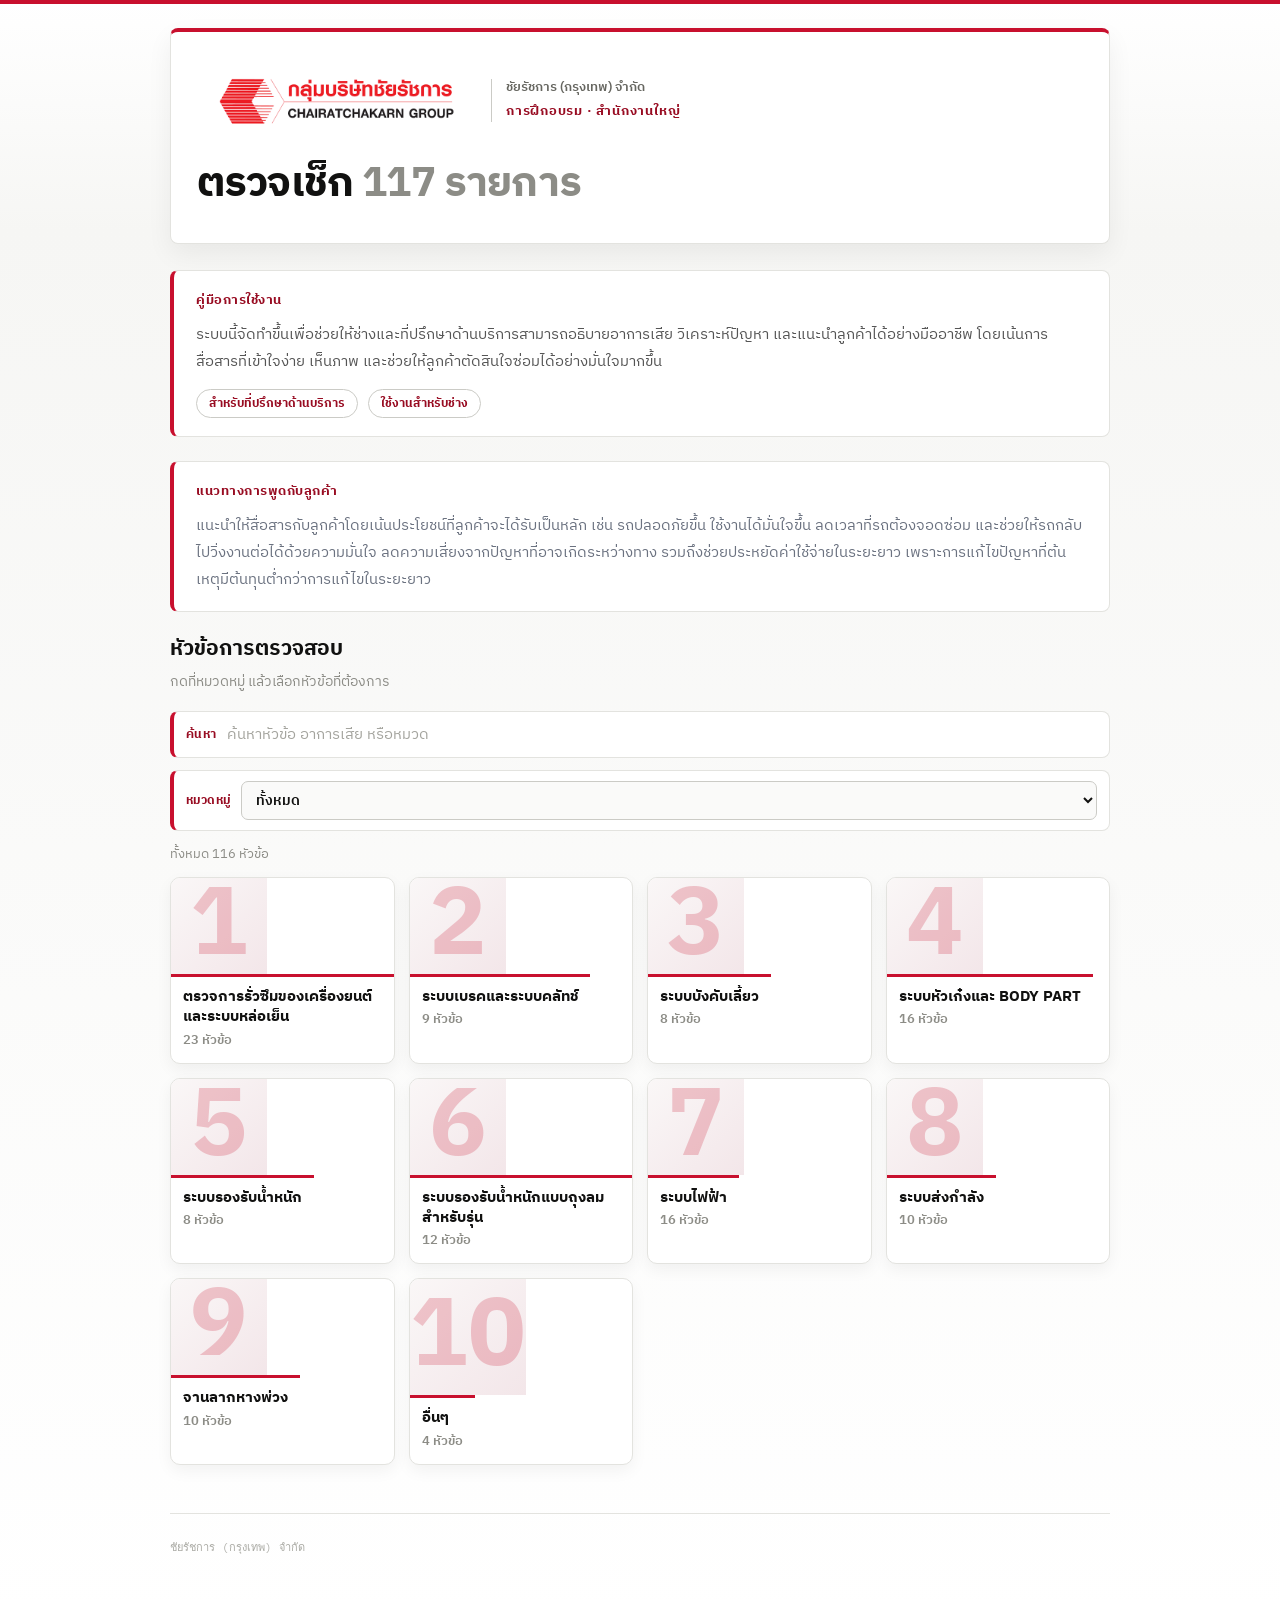
==== index.html @ d97897d5 "Rewrite topic 116 from the technician's clip Three points with frames from the clip: bag the old par" ====
<!DOCTYPE html>
<html lang="th">
<head>
<meta charset="UTF-8">
<meta name="robots" content="noindex, nofollow">
<meta name="viewport" content="width=device-width, initial-scale=1.0">
<title>ชัยรัชการ (กรุงเทพ) จำกัด - ระบบตรวจเช็ก 117 รายการ</title>
<link rel="preconnect" href="https://fonts.googleapis.com">
<link rel="preconnect" href="https://www.canva.com">
<link href="https://fonts.googleapis.com/css2?family=IBM+Plex+Sans+Thai:wght@300;400;500;600;700&family=IBM+Plex+Mono:wght@400;600&display=swap" rel="stylesheet">
<style>
  *, *::before, *::after { box-sizing: border-box; margin: 0; padding: 0; }

  :root {
    --bg: #F6F6F4;
    --surface: #FFFFFF;
    --surface2: #F2F2F0;
    --border: #E3E3DF;
    --border2: #CBCBC6;
    --text: #111110;
    --text2: #4A4A46;
    --text3: #8C8C86;
    --accent-red: #C8102E;
    --accent-red-dark: #980C22;
    --accent-red-soft: #F3E6E9;
    --accent-red-pale: #FAF7F7;
    --accent-green: #16A34A;
    --yellow: #D97706;
    --danger: #DC2626;
    --orange: #EA580C;
    --font: 'IBM Plex Sans Thai', 'IBM Plex Sans', sans-serif;
    --mono: 'IBM Plex Mono', monospace;
  }

  html { scroll-behavior: smooth; }

  body {
    background:
      linear-gradient(180deg, #FFFFFF 0, var(--bg) 230px, #FFFFFF 100%);
    color: var(--text);
    font-family: var(--font);
    min-height: 100vh;
    padding: 28px 20px 64px;
  }

  body::before {
    content: "";
    position: fixed;
    inset: 0 0 auto 0;
    height: 4px;
    background: var(--accent-red);
    z-index: 10000;
  }

  .container { max-width: 940px; margin: 0 auto; }

  /* Header */
  .header {
    margin-bottom: 26px;
    padding: 24px 26px 26px;
    background: #FFFFFF;
    border: 1px solid var(--border);
    border-top: 4px solid var(--accent-red);
    border-radius: 8px;
    box-shadow: 0 10px 26px rgba(17, 17, 16, 0.06);
  }
  .brand-logo {
    display: block;
    width: clamp(190px, 32vw, 280px);
    height: auto;
    margin: 0;
    flex: 0 0 auto;
  }
  .header-content { max-width: 620px; }
  .header-kicker {
    display: flex;
    align-items: center;
    flex-wrap: nowrap;
    gap: 14px;
    margin-bottom: 14px;
  }
  .header-meta {
    display: flex;
    flex-direction: column;
    gap: 4px;
    min-width: 0;
    padding-left: 14px;
    border-left: 1px solid var(--border2);
  }
  .header-sub {
    color: var(--accent-red-dark);
    font-size: 13px;
    letter-spacing: 0.06em;
    white-space: nowrap;
    font-weight: 700;
  }
  .header-company {
    color: #666660;
    font-size: 13px;
    font-weight: 600;
    line-height: 1.35;
    white-space: nowrap;
  }
  .header h1 {
    font-size: clamp(28px, 5vw, 42px);
    font-weight: 700;
    letter-spacing: -0.02em;
    line-height: 1.2;
    margin: 12px 0 8px;
  }
  .header h1 span { color: var(--text3); }
  .header p { color: var(--text3); font-size: 15px; }

  /* Screens */
  .screen { display: none; animation: fadeIn 0.3s ease; }
  .screen.active { display: block; }
  @keyframes fadeIn {
    from { opacity: 0; transform: translateY(10px); }
    to { opacity: 1; transform: translateY(0); }
  }

  /* Back Button */
  .btn-back {
    background: #FFFFFF;
    border: 1px solid var(--border2);
    color: var(--accent-red-dark);
    padding: 9px 15px;
    border-radius: 10px;
    cursor: pointer;
    font-size: 14px;
    font-family: var(--font);
    transition: all 0.2s;
    display: inline-flex;
    align-items: center;
    gap: 8px;
    margin-bottom: 24px;
  }
  .btn-back:hover { background: #F7F7F5; border-color: var(--accent-red); }
  .detail-toolbar {
    position: sticky;
    top: 0;
    z-index: 50;
    display: flex;
    align-items: center;
    gap: 10px;
    margin: 0 -4px 20px;
    padding: 10px 4px;
    background: rgba(255, 255, 255, 0.94);
    -webkit-backdrop-filter: blur(8px);
    backdrop-filter: blur(8px);
    border-bottom: 1px solid var(--border);
  }
  .detail-toolbar .btn-back { flex: 0 0 auto; margin-bottom: 0; }
  .detail-search {
    min-width: 0;
    flex: 1;
    height: 40px;
    padding: 0 14px;
    border: 1px solid var(--border2);
    border-radius: 10px;
    background: #FFFFFF;
    color: var(--text);
    font-family: var(--font);
    font-size: 16px;
  }
  .detail-search:focus { outline: none; border-color: var(--accent-red); box-shadow: 0 0 0 3px var(--accent-red-soft); }
  .script-box {
    margin-top: 14px;
    border: 1px solid #E3D3D6;
    border-radius: 10px;
    background: #FFFFFF;
    overflow: hidden;
  }
  .script-summary {
    display: flex;
    flex-wrap: wrap;
    align-items: center;
    gap: 10px;
    padding: 11px 14px;
    background: #FFF7F8;
    color: var(--accent-red-dark);
    cursor: pointer;
    list-style: none;
    font-size: 15px;
    font-weight: 800;
  }
  .script-summary::-webkit-details-marker { display: none; }
  .script-chevron { margin-left: auto; font-size: 18px; transition: transform 0.2s ease; }
  .script-box[open] .script-chevron { transform: rotate(90deg); }
  .urgency {
    display: inline-flex;
    align-items: center;
    gap: 6px;
    padding: 3px 10px;
    border-radius: 999px;
    font-size: 12.5px;
    font-weight: 700;
    white-space: nowrap;
  }
  .urgency::before { content: ""; width: 9px; height: 9px; border-radius: 50%; background: currentColor; }
  .urgency.now { background: #FDE8EB; color: #B40E29; }
  .urgency.soon { background: #FFF1D6; color: #A15C00; }
  .urgency.later { background: #E3F4E8; color: #17803D; }
  .script-step { padding: 12px 14px 14px; border-top: 1px solid #F0E4E6; }
  .script-step-head { display: flex; flex-wrap: wrap; align-items: center; gap: 8px; margin-bottom: 8px; }
  .script-step-no {
    display: inline-flex;
    align-items: center;
    justify-content: center;
    width: 22px;
    height: 22px;
    border-radius: 50%;
    background: var(--accent-red);
    color: #FFFFFF;
    font-size: 12px;
    font-weight: 700;
  }
  .script-step-name { color: var(--text); font-size: 14px; font-weight: 700; }
  .script-voice { display: inline-flex; margin-left: auto; border: 1px solid var(--border2); border-radius: 8px; overflow: hidden; }
  .script-voice button {
    border: 0;
    padding: 5px 12px;
    background: #FFFFFF;
    color: var(--text2);
    cursor: pointer;
    font: 600 13px var(--font);
  }
  .script-voice button.on { background: var(--accent-red); color: #FFFFFF; }
  .script-line { display: flex; gap: 10px; align-items: flex-start; margin: 7px 0; }
  .script-who {
    flex: 0 0 44px;
    padding-top: 2px;
    color: var(--accent-red-dark);
    font-size: 12px;
    font-weight: 800;
  }
  .script-line p { margin: 0; color: #2A2A28; font-size: 14.5px; line-height: 1.7; }
  .script-blank { display: inline-block; min-width: 56px; border-bottom: 1px dashed #A8A8A2; color: transparent; }
  .script-act { color: var(--text3); font-size: 13px; }
  .script-reply { margin: 8px 0; border: 1px solid var(--border); border-radius: 8px; background: #FFFFFF; }
  .script-reply summary {
    display: flex;
    align-items: center;
    gap: 10px;
    padding: 10px 12px;
    cursor: pointer;
    list-style: none;
    color: #5C5C57;
    font-size: 14px;
  }
  .script-reply summary::-webkit-details-marker { display: none; }
  .script-reply summary .script-who { padding-top: 0; color: var(--text3); }
  .script-q { flex: 1; font-style: italic; }
  .script-reply summary::after { content: "›"; color: var(--accent-red); font-size: 18px; transition: transform 0.2s ease; }
  .script-reply[open] summary::after { transform: rotate(90deg); }
  .script-reply .script-line { margin: 0; padding: 0 12px 10px; }
  .script-legend {
    display: flex;
    flex-wrap: wrap;
    align-items: center;
    gap: 8px;
    padding: 10px 14px;
    border-top: 1px solid #F0E4E6;
    background: #FAFAF8;
    color: var(--text3);
    font-size: 12px;
  }
  .source-note {
    display: flex;
    flex-direction: column;
    gap: 2px;
    padding: 12px 18px 14px;
    border-top: 1px solid #E7E7E3;
    background: #FAFAF8;
    color: var(--text3);
    font-size: 12px;
    line-height: 1.5;
  }
  .source-note strong { color: #5C5C57; font-size: 12px; }
  .source-note span::before { content: "• "; }
  .topic-sa-only {
    flex-shrink: 0;
    margin-left: 8px;
    padding: 1px 8px;
    border: 1px solid var(--border2);
    border-radius: 999px;
    color: var(--text3);
    font-size: 11px;
    font-weight: 600;
    white-space: nowrap;
  }
  .pending-tech-note {
    display: flex;
    align-items: center;
    gap: 14px;
    margin-bottom: 28px;
    padding: 16px 18px;
    border: 1px dashed var(--border2);
    border-radius: 8px;
    background: #FAFAF8;
  }
  .pending-tech-mark {
    display: inline-flex;
    align-items: center;
    justify-content: center;
    width: 46px;
    height: 38px;
    flex: 0 0 46px;
    border-radius: 6px;
    background: #E7E7E3;
    color: #6A6A64;
    font-size: 14px;
    font-weight: 800;
  }
  .pending-tech-note strong { display: block; color: #3C3C38; font-size: 15px; }
  .pending-tech-note p { margin-top: 2px; color: var(--text3); font-size: 13px; }
  .topic-pager {
    display: grid;
    grid-template-columns: repeat(2, minmax(0, 1fr));
    gap: 10px;
    margin: 20px 0 8px;
  }
  .topic-pager-link {
    display: flex;
    flex-direction: column;
    gap: 4px;
    min-width: 0;
    padding: 12px 14px;
    border: 1px solid var(--border2);
    border-radius: 10px;
    background: #FFFFFF;
    color: var(--text);
    cursor: pointer;
    font-family: var(--font);
    text-align: left;
  }
  .topic-pager-link:hover { border-color: var(--accent-red); background: #FFFBFB; }
  .topic-pager-link.is-next { grid-column: 2; text-align: right; }
  .topic-pager-dir { color: var(--accent-red-dark); font-size: 12px; font-weight: 800; }
  .topic-pager-title {
    display: -webkit-box;
    overflow: hidden;
    -webkit-box-orient: vertical;
    -webkit-line-clamp: 2;
    font-size: 14px;
    font-weight: 700;
    line-height: 1.45;
  }

  /* Section Header */
  .section-header { margin-bottom: 18px; }
  .section-header h2 { font-size: 21px; font-weight: 700; margin-bottom: 4px; }
  .section-header p { color: var(--text3); font-size: 14px; }

  .topic-tools {
    display: grid;
    grid-template-columns: minmax(0, 1fr);
    gap: 12px;
    margin: 0 0 16px;
  }
  .topic-search {
    display: flex;
    align-items: center;
    gap: 10px;
    background: #FFFFFF;
    border: 1px solid var(--border);
    border-left: 4px solid var(--accent-red);
    border-radius: 8px;
    padding: 10px 12px;
  }
  .topic-search span {
    color: var(--accent-red-dark);
    font-size: 12px;
    font-weight: 800;
    letter-spacing: 0.04em;
    white-space: nowrap;
  }
  .topic-search input {
    width: 100%;
    border: none;
    outline: none;
    color: var(--text);
    font-family: var(--font);
    font-size: 15px;
    background: transparent;
  }
  .topic-search input::placeholder { color: #A4A49E; }
  .category-filter {
    display: grid;
    grid-template-columns: auto minmax(0, 1fr);
    align-items: center;
    gap: 10px;
    background: #FFFFFF;
    border: 1px solid var(--border);
    border-left: 4px solid var(--accent-red);
    border-radius: 8px;
    padding: 10px 12px;
  }
  .category-filter:focus-within {
    border-color: var(--accent-red);
    box-shadow: 0 0 0 3px rgba(200, 16, 46, 0.08);
  }
  .category-select-label {
    color: var(--accent-red-dark);
    font-size: 12px;
    font-weight: 800;
    letter-spacing: 0.04em;
    white-space: nowrap;
  }
  .category-select {
    width: 100%;
    min-height: 34px;
    border: 1px solid var(--border2);
    border-radius: 7px;
    background: #FAFAF9;
    color: var(--text);
    cursor: pointer;
    font-family: var(--font);
    font-size: 14px;
    font-weight: 600;
    outline: none;
    padding: 6px 10px;
  }
  .topic-summary {
    color: var(--text3);
    font-size: 13px;
    margin: -4px 0 12px;
  }
  .empty-state {
    background: #FFFFFF;
    border: 1px solid var(--border);
    border-radius: 8px;
    color: var(--text3);
    font-size: 15px;
    padding: 24px 18px;
    text-align: center;
  }

  /* Topic Grid */
  .topic-grid {
    display: flex;
    flex-direction: column;
    gap: 0;
    background: #FFFFFF;
    border: 1px solid var(--border);
    border-radius: 8px;
    overflow: hidden;
    box-shadow: 0 10px 24px rgba(17, 17, 16, 0.045);
  }
  .topic-card {
    width: 100%;
    background: var(--surface);
    border: none;
    border-bottom: 1px solid #E7E7E3;
    border-radius: 0;
    padding: 15px 18px;
    text-align: left;
    cursor: pointer;
    display: flex;
    align-items: center;
    gap: 16px;
    transition: background 0.15s;
  }
  .topic-card:first-child { border-top: none; }
  .topic-card:hover { background: #F7F7F5; }
  .topic-card:active { background: var(--accent-red-soft); }
  .topic-card-top { display: flex; align-items: center; gap: 12px; flex: 1; min-width: 0; }
  .topic-bullet {
    display: inline-flex;
    align-items: center;
    justify-content: center;
    width: 28px;
    height: 28px;
    flex-shrink: 0;
    border-radius: 50%;
    background: var(--accent-red);
    color: #FFFFFF;
    font-size: 12px;
    font-weight: 700;
    line-height: 1;
    font-variant-numeric: tabular-nums;
  }
  .topic-card h3 { font-size: 15px; font-weight: 500; color: var(--text); flex: 1; min-width: 0; }
  .topic-title-line { display: flex; align-items: baseline; line-height: 1.45; }
  .topic-title { color: #2F2F2C; }
  .topic-card .pill-badge { flex-shrink: 0; }
  .topic-card-arrow { color: var(--accent-red); font-size: 16px; flex-shrink: 0; }

  /* Listed but not yet written up: shown so the full scope is visible. */
  .topic-card.is-locked {
    background: #F2F2F0;
    cursor: default;
  }
  .topic-card.is-locked:hover { background: #F2F2F0; }
  .topic-group-header.is-pending-group {
    color: var(--text3);
    background: #F2F2F0;
    border-top-color: var(--border2);
    border-left-color: var(--border2);
  }
  .topic-card.is-locked .topic-title { color: #9A9A94; }
  .topic-card.is-locked .topic-bullet { background: #C2C2BC; }
  .topic-pending {
    flex-shrink: 0;
    padding: 4px 10px;
    border: 1px solid var(--border2);
    border-radius: 999px;
    background: #FFFFFF;
    color: #8C8C86;
    font-size: 12px;
    font-weight: 600;
    white-space: nowrap;
  }

  .topic-group-header {
    padding: 16px 18px 11px;
    font-size: 16px;
    font-weight: 800;
    letter-spacing: 0;
    line-height: 1.45;
    text-transform: uppercase;
    color: var(--text);
    background: #FFFFFF;
    border-top: 2px solid var(--accent-red);
    border-bottom: 1px solid #E7E7E3;
    border-left: 4px solid var(--accent-red);
    margin-top: 0;
  }
  .topic-group-header:first-child { margin-top: 0; }
  .topic-group-header { display: flex; align-items: center; gap: 12px; }
  .topic-group-name { flex: 1; min-width: 0; }
  .topic-group-count { flex-shrink: 0; color: var(--text3); font-size: 13px; font-weight: 600; white-space: nowrap; }

  /* Home shows the categories as picture cards; a card opens that category's topics. */
  .topic-grid.is-categories {
    display: grid;
    grid-template-columns: repeat(2, minmax(0, 1fr));
    gap: 12px;
    background: none;
    border: 0;
    border-radius: 0;
    box-shadow: none;
    overflow: visible;
  }
  .category-card {
    display: flex;
    flex-direction: column;
    padding: 0;
    border: 1px solid var(--border);
    border-radius: 10px;
    background: #FFFFFF;
    overflow: hidden;
    cursor: pointer;
    text-align: left;
    font-family: inherit;
    box-shadow: 0 6px 16px rgba(17, 17, 16, 0.05);
    transition: border-color 0.15s, box-shadow 0.15s, transform 0.15s;
  }
  .category-card:hover { border-color: var(--accent-red); box-shadow: 0 10px 22px rgba(200, 16, 46, 0.12); }
  .category-card:active { transform: scale(0.98); }
  .category-media {
    position: relative;
    display: flex;
    align-items: center;
    justify-content: center;
    aspect-ratio: 1 / 1;
    background: linear-gradient(135deg, var(--accent-red-pale) 0%, var(--accent-red-soft) 100%);
  }
  .category-media img { position: absolute; inset: 0; width: 100%; height: 100%; object-fit: cover; }
  .category-placeholder { color: rgba(200, 16, 46, 0.22); font-size: clamp(56px, 16vw, 96px); font-weight: 800; line-height: 1; }
  .category-num {
    position: absolute;
    top: 10px;
    left: 10px;
    display: inline-flex;
    align-items: center;
    justify-content: center;
    width: 30px;
    height: 30px;
    border-radius: 50%;
    background: var(--accent-red);
    color: #FFFFFF;
    font-size: 13px;
    font-weight: 700;
    box-shadow: 0 2px 6px rgba(0, 0, 0, 0.18);
  }
  .category-info { display: block; padding: 10px 12px 12px; border-top: 3px solid var(--accent-red); }
  .category-name { display: block; color: var(--text); font-size: 14.5px; font-weight: 800; line-height: 1.4; }
  .category-count { display: block; margin-top: 2px; color: var(--text3); font-size: 12.5px; font-weight: 600; }
  .category-nav:empty { display: none; }
  .category-nav .btn-back { margin-bottom: 12px; }
  @media (min-width: 640px) {
    .topic-grid.is-categories { grid-template-columns: repeat(3, minmax(0, 1fr)); gap: 14px; }
  }
  @media (min-width: 900px) {
    .topic-grid.is-categories { grid-template-columns: repeat(4, minmax(0, 1fr)); }
  }

  /* Detail View */
  .detail-hero {
    display: flex;
    align-items: center;
    gap: 16px;
    margin-bottom: 20px;
    flex-wrap: wrap;
    padding: 18px 20px;
    background: #FFFFFF;
    border: 1px solid var(--border);
    border-left: 4px solid var(--accent-red);
    border-radius: 8px;
  }
  .detail-hero .icon { font-size: 40px; }
  .detail-hero h2 { font-size: 28px; font-weight: 700; letter-spacing: -0.01em; margin-bottom: 8px; }
  .detail-actions { display: flex; gap: 8px; flex-wrap: wrap; margin-top: 12px; }
  .share-button {
    border: 1px solid var(--border2);
    border-radius: 10px;
    background: #FFFFFF;
    color: var(--accent-red-dark);
    cursor: pointer;
    font-family: var(--font);
    font-size: 13px;
    font-weight: 600;
    padding: 8px 12px;
  }
  .share-button:hover { background: #F7F7F5; border-color: var(--accent-red); }
  .floating-home {
    position: fixed;
    right: 16px;
    bottom: 16px;
    z-index: 1000;
    border: 1px solid var(--accent-red-dark);
    border-radius: 999px;
    background: var(--accent-red);
    color: #FFFFFF;
    cursor: pointer;
    font-family: var(--font);
    font-size: 13px;
    font-weight: 700;
    padding: 10px 14px;
    box-shadow: 0 8px 20px rgba(0,0,0,0.18);
  }
  .floating-home:hover { background: var(--accent-red-dark); }

  .info-box {
    transition: all 0.2s ease;
    background: #FFFFFF;
    border: 1px solid var(--border);
    border-radius: 8px;
    padding: 18px 22px;
  }
  .info-box:hover {
    box-shadow: 0 10px 24px rgba(17, 17, 16, 0.05);
  }

  .info-box-label {
    font-size: 13px;
    color: var(--accent-red-dark);
    letter-spacing: 0.04em;
    font-weight: 800;
    margin-bottom: 10px;
    text-transform: uppercase;
  }

  .detail-section-box {
    border-color: #D9C6CA;
    box-shadow: 0 8px 20px rgba(200, 16, 46, 0.04);
  }
  .detail-section-label {
    display: flex;
    align-items: center;
    gap: 10px;
    min-height: 50px;
    margin: 0;
    padding: 14px 18px !important;
    color: #FFFFFF;
    background: var(--accent-red-dark);
    border-bottom: 0;
    font-size: 15px;
    letter-spacing: 0;
    line-height: 1.4;
    text-transform: none;
  }
  .detail-section-label::before {
    content: "";
    width: 4px;
    height: 22px;
    flex: 0 0 4px;
    border-radius: 2px;
    background: #FFFFFF;
  }
  .detail-section-label::after {
    content: "";
    width: 44px;
    height: 1px;
    margin-left: auto;
    background: rgba(255, 255, 255, 0.42);
  }
  .detail-section-box > .steps-list {
    padding: 0 18px;
  }

  .issue-detail-heading {
    color: var(--accent-red-dark);
    font-size: 15px;
    font-weight: 800;
    line-height: 1.45;
    margin: 0 0 8px;
  }

  .issue-detail-text {
    color: #2F2F2C;
    font-size: 15px;
    line-height: 1.75;
    margin: 0 0 16px;
  }

  .home-intro {
    margin-bottom: 24px;
    border-radius: 8px;
    background: #FFFFFF;
    border-left: 4px solid var(--accent-red);
  }

  .customer-guide {
    margin-bottom: 20px;
    background: #FFFFFF;
    border-color: var(--border);
    border-left: 4px solid var(--accent-red);
  }

  .vdo-upload-box {
    width: 100%;
    min-height: 140px;
    border: 1px dashed var(--border2);
    border-radius: 10px;
    display: flex;
    flex-direction: column;
    align-items: center;
    justify-content: center;
    gap: 8px;
    cursor: pointer;
    transition: all 0.2s;
    background: #F7F7F5;
    position: relative;
    overflow: hidden;
  }
  .vdo-upload-box:hover { border-color: var(--accent-red); background: #F2F2F0; }
  .vdo-upload-box span.upload-icon { font-size: 28px; }
  .vdo-upload-box span.upload-label { font-size: 13px; color: #AAA; }
  .vdo-upload-box input[type=file] { display: none; }
  .vdo-note { font-size: 11px; color: #CCC; margin-top: 2px; }

  .yt-wrap {
    position: relative;
    width: 100%;
    padding-bottom: 56.25%;
    height: 0;
    overflow: hidden;
    border-radius: 0 0 12px 12px;
  }
  .yt-frame {
    position: absolute;
    top: 0; left: 0;
    width: 100%; height: 100%;
    border: none;
  }
  .canva-video-shell, .portrait-video-shell {
    background: #17181C;
    border-radius: 0 0 12px 12px;
    overflow: hidden;
  }
  .canva-video-wrap, .portrait-video-wrap { border-radius: 0; }
  .local-video {
    position: absolute;
    top: 0; left: 0;
    width: 100%; height: 100%;
    background: #000000;
    border: none;
    object-fit: contain;
  }
  .step-accordion {
    border-bottom: 1px solid var(--border);
  }
  .step-accordion:last-child { border-bottom: none; }
  .step-summary {
    display: flex;
    align-items: flex-start;
    gap: 14px;
    padding: 15px 0;
    cursor: pointer;
    list-style: none;
  }
  .step-summary::-webkit-details-marker { display: none; }
  .step-summary:focus-visible {
    outline: 2px solid var(--accent-red);
    outline-offset: 4px;
    border-radius: 4px;
  }
  .step-chevron {
    flex: 0 0 auto;
    margin-left: auto;
    color: var(--accent-red);
    font-size: 22px;
    line-height: 24px;
    transition: transform 0.2s ease;
  }
  .step-accordion[open] .step-chevron { transform: rotate(90deg); }
  .step-panel {
    display: flex;
    flex-direction: column;
    gap: 12px;
    padding: 0 0 16px 42px;
  }
  .step-num {
    font-family: var(--mono);
    color: #FFFFFF;
    background: var(--accent-red);
    border-radius: 4px;
    font-size: 12px;
    font-weight: 600;
    min-width: 28px;
    height: 24px;
    display: inline-flex;
    align-items: center;
    justify-content: center;
    padding-top: 1px;
  }
  .step-text { font-size: 15px; line-height: 1.55; color: #2A2A28; font-weight: 500; }
  /* Each point is a collapsible row, matching the SA panel's row pattern. */
  .observation-list {
    display: flex;
    flex-direction: column;
    gap: 0;
  }
  .observation-item + .observation-item { border-top: 1px solid #E7E7E3; }
  .observation-summary {
    display: flex;
    align-items: center;
    gap: 12px;
    padding: 14px 18px;
    background: #FFFFFF;
    cursor: pointer;
    list-style: none;
    user-select: none;
  }
  .observation-summary::-webkit-details-marker { display: none; }
  .observation-summary:hover { background: #FAFAF8; }
  .observation-item[open] .observation-summary { background: #F7F7F5; }
  .observation-num {
    display: inline-flex;
    align-items: center;
    justify-content: center;
    width: 28px;
    height: 28px;
    flex: 0 0 28px;
    border-radius: 5px;
    background: var(--accent-red);
    color: #FFFFFF;
    font-size: 12px;
    font-weight: 800;
  }
  .observation-title {
    min-width: 0;
    flex: 1;
    margin: 0;
    color: #2A2A28;
    font-size: 15px;
    font-weight: 700;
    line-height: 1.5;
  }
  .observation-chevron {
    flex: 0 0 auto;
    color: var(--accent-red);
    font-size: 20px;
    font-weight: 700;
    transition: transform 0.2s ease;
  }
  .observation-item[open] .observation-chevron { transform: rotate(90deg); }
  .observation-body {
    padding: 15px 18px 18px 52px;
    border-top: 1px solid #E7E7E3;
    background: #F7F7F5;
  }
  .observation-text {
    margin: 0;
    color: #4A4A46;
    font-size: 14.5px;
    line-height: 1.7;
  }
  .observation-media {
    display: grid;
    grid-template-columns: repeat(auto-fit, minmax(240px, 1fr));
    align-items: start;
    gap: 12px;
    margin-top: 14px;
  }
  .observation-media figure { min-width: 0; margin: 0; }
  .observation-frame {
    position: relative;
    overflow: hidden;
    border: 1px solid var(--border);
    border-radius: 10px;
    background: #F4F4F2;
  }
  .observation-media img {
    display: block;
    width: 100%;
    height: auto;
    max-height: 420px;
    background: #F4F4F2;
    object-fit: contain;
    cursor: zoom-in;
  }
  .observation-zoom {
    position: absolute;
    right: 8px;
    bottom: 8px;
    display: flex;
    align-items: center;
    justify-content: center;
    width: 28px;
    height: 28px;
    border-radius: 6px;
    background: rgba(17, 18, 22, 0.62);
    color: #FFFFFF;
    font-size: 14px;
    line-height: 1;
    pointer-events: none;
  }
  .observation-media figcaption {
    margin-top: 7px;
    color: #585854;
    font-size: 12.5px;
    font-weight: 700;
    line-height: 1.45;
  }
  .sales-support-box {
    margin-bottom: 28px;
    padding: 0;
    overflow: hidden;
    border: 1px solid var(--accent-red-dark);
    border-top: 4px solid var(--accent-red);
    box-shadow: 0 12px 28px rgba(200, 16, 46, 0.14);
  }
  .sales-support-summary {
    display: flex;
    align-items: center;
    gap: 14px;
    min-height: 76px;
    padding: 16px 20px;
    cursor: pointer;
    list-style: none;
    user-select: none;
    background: linear-gradient(180deg, var(--accent-red) 0%, var(--accent-red-dark) 100%);
  }
  .sales-support-summary::-webkit-details-marker { display: none; }
  .sales-support-mark {
    display: inline-flex;
    align-items: center;
    justify-content: center;
    width: 52px;
    height: 44px;
    flex: 0 0 52px;
    border-radius: 6px;
    color: var(--accent-red-dark);
    background: #FFFFFF;
    font-size: 20px;
    font-weight: 800;
    letter-spacing: 0.04em;
  }
  .sales-support-copy { min-width: 0; flex: 1; }
  .sales-support-title {
    display: block;
    color: #FFFFFF;
    font-size: 19px;
    font-weight: 800;
    line-height: 1.4;
  }
  .sales-support-meta {
    display: block;
    margin-top: 2px;
    color: rgba(255, 255, 255, 0.82);
    font-size: 12.5px;
    line-height: 1.4;
  }
  .sales-support-chevron {
    color: #FFFFFF;
    font-size: 22px;
    font-weight: 700;
    transition: transform 0.2s ease;
  }
  .sales-support-box[open] .sales-support-chevron { transform: rotate(90deg); }
  .sales-support-body { border-top: 1px solid var(--border); }
  /* Technician panel mirrors the SA dropdown in a darker tone so SA still leads. */
  .tech-support-box {
    border-color: #34342F;
    border-top-color: #4E4E4A;
    box-shadow: 0 8px 20px rgba(32, 32, 30, 0.10);
  }
  .tech-support-box .sales-support-summary {
    background: linear-gradient(180deg, #4E4E4A 0%, #2F2F2B 100%);
  }
  .tech-support-box .sales-support-mark {
    color: #2F2F2B;
    font-size: 15px;
  }
  .sales-issue-row + .sales-issue-row { border-top: 1px solid #E7E7E3; }
  .sales-issue-summary {
    display: flex;
    align-items: center;
    width: 100%;
    gap: 12px;
    padding: 14px 18px;
    border: 0;
    color: inherit;
    background: #FFFFFF;
    cursor: pointer;
    text-align: left;
    font-family: inherit;
  }
  .sales-issue-summary:hover { background: #FAFAF8; }
  .sales-issue-summary[aria-expanded="true"] { background: #F7F7F5; }
  .sales-issue-number {
    display: inline-flex;
    align-items: center;
    justify-content: center;
    width: 28px;
    height: 28px;
    flex: 0 0 28px;
    border-radius: 5px;
    color: #FFFFFF;
    background: var(--accent-red);
    font-size: 12px;
    font-weight: 800;
  }
  .sales-issue-title {
    min-width: 0;
    flex: 1;
    color: #2A2A28;
    font-size: 15px;
    font-weight: 700;
    line-height: 1.5;
  }
  .sales-issue-chevron {
    flex: 0 0 auto;
    color: var(--accent-red);
    font-size: 20px;
    font-weight: 700;
    transition: transform 0.2s ease;
  }
  .sales-issue-summary[aria-expanded="true"] .sales-issue-chevron {
    transform: rotate(90deg);
  }
  .sales-issue-body {
    border-top: 1px solid #E7E7E3;
    background: #F7F7F5;
  }
  .quick-sales-detail-panel { padding: 18px !important; }
  .sales-content-heading {
    margin-bottom: 8px;
    color: var(--accent-red-dark);
    font-size: 13px;
    font-weight: 800;
    line-height: 1.4;
  }
  .sales-talking-list {
    display: flex;
    flex-direction: column;
    margin-bottom: 16px;
    border-top: 1px solid #E0E0DB;
  }
  .sales-talking-item {
    display: flex;
    align-items: flex-start;
    gap: 10px;
    padding: 10px 0;
    border-bottom: 1px solid #E0E0DB;
    color: #2A2A28;
    font-size: 14px;
    font-weight: 600;
    line-height: 1.6;
  }
  .sales-talking-item::before {
    content: "—";
    flex: 0 0 auto;
    color: var(--accent-red);
    font-weight: 800;
  }
  .sales-resolution-grid {
    display: grid;
    grid-template-columns: repeat(2, minmax(0, 1fr));
    gap: 10px;
  }
  .sales-resolution-block {
    min-width: 0;
    padding: 14px;
    border: 1px solid #DDDDD8;
    border-left: 3px solid var(--accent-red);
    border-radius: 6px;
    background: #FFFFFF;
  }
  .sales-resolution-block.impact {
    border-left-color: #555550;
  }
  .sales-resolution-label {
    margin-bottom: 6px;
    color: var(--accent-red-dark);
    font-size: 13px;
    font-weight: 800;
    line-height: 1.4;
  }
  .sales-resolution-block.impact .sales-resolution-label { color: #444440; }
  .sales-resolution-text {
    margin: 0;
    color: #3D3D39;
    font-size: 14px;
    font-weight: 500;
    line-height: 1.7;
  }
  .step-media { display: flex; flex-direction: column; gap: 8px; }
  .media-title {
    font-size: 11px;
    font-weight: 700;
    color: var(--accent-red-dark);
    letter-spacing: 0.06em;
    text-transform: uppercase;
    margin-bottom: 4px;
  }
  .media-strip { display: flex; gap: 8px; flex-wrap: wrap; }
  .media-figure {
    width: calc(33% - 6px);
    margin: 0;
    display: flex;
    flex-direction: column;
    gap: 6px;
  }
  .media-figure img {
    width: 100%;
    border-radius: 10px;
    object-fit: cover;
    aspect-ratio: 1 / 1;
    background: #F3F4F6;
  }
  .media-placeholder {
    width: 100%;
    aspect-ratio: 1 / 1;
    border: 1px dashed var(--border2);
    border-radius: 10px;
    background: #FFFFFF;
    color: #8C8C86;
    display: flex;
    flex-direction: column;
    align-items: center;
    justify-content: center;
    gap: 6px;
    text-align: center;
    padding: 12px;
  }
  .media-placeholder span { font-family: var(--mono); font-size: 18px; color: var(--accent-red-dark); }
  .media-placeholder small { font-size: 12px; line-height: 1.4; color: #8C8C86; }
  .media-caption { font-size: 14px; font-weight: 600; color: #374151; line-height: 1.35; }
  .media-source {
    display: block;
    margin-top: 4px;
    color: var(--accent-red-dark);
    font-size: 11px;
    text-decoration: underline;
  }
  .media-figure img,
  .related-media img { cursor: zoom-in; }
  .single-step-media .media-strip { display: block; }
  .single-step-media .media-figure { width: min(100%, 320px); }
  .related-media { display: flex; flex-direction: column; gap: 12px; margin-top: 8px; }
  .related-media img { width: 100%; border-radius: 10px; background: #F3F4F6; }

  .image-viewer {
    position: fixed;
    inset: 0;
    z-index: 9999;
    display: none;
    align-items: center;
    justify-content: center;
    padding: 24px;
    background: rgba(17, 17, 16, 0.88);
  }
  .image-viewer.active { display: flex; }
  .image-viewer-panel {
    width: min(100%, 1000px);
    max-height: 100%;
    display: flex;
    flex-direction: column;
    align-items: center;
    gap: 12px;
  }
  .image-viewer-img {
    max-width: 100%;
    max-height: 82vh;
    object-fit: contain;
    border-radius: 10px;
    background: #FFFFFF;
  }
  .image-viewer-caption {
    max-width: 900px;
    color: #FFFFFF;
    font-size: 15px;
    font-weight: 600;
    line-height: 1.5;
    text-align: center;
  }
  .image-viewer-close {
    position: absolute;
    top: 14px;
    right: 14px;
    width: 42px;
    height: 42px;
    border: 1px solid rgba(255,255,255,0.3);
    border-radius: 50%;
    background: rgba(255,255,255,0.12);
    color: #FFFFFF;
    font-size: 28px;
    line-height: 1;
    cursor: pointer;
  }
  .image-viewer-close:hover { background: rgba(255,255,255,0.2); }

  @media (max-width: 640px) {
    body { padding: 18px 12px 52px; }
    .header { margin-bottom: 28px; padding-bottom: 18px; }
    .brand-logo { width: clamp(120px, 32vw, 145px); }
    .header-kicker { gap: 8px; margin-bottom: 12px; }
    .header-meta { gap: 3px; padding-left: 8px; flex: 1 1 auto; }
    .header-sub { font-size: 10px; letter-spacing: 0.035em; white-space: normal; line-height: 1.3; }
    .header-company { font-size: 11px; white-space: normal; }
    .section-header { padding: 0 2px; }
    .topic-tools { gap: 10px; }
    .topic-search { padding: 10px; }
    .topic-search span { display: none; }
    .category-filter { grid-template-columns: 1fr; gap: 6px; padding: 10px; }
    .category-select-label { font-size: 11px; }
    .category-select { font-size: 13px; min-height: 36px; }
    .topic-card { padding: 14px 12px; gap: 10px; }
    .topic-card-top { gap: 10px; }
    .topic-card h3 { font-size: 15px; }
    .topic-card-arrow { display: none; }
    .topic-group-header { padding: 15px 12px 10px; font-size: 15px; }
    .topic-grid.is-categories { gap: 10px; }
    .category-info { padding: 9px 10px 11px; }
    .category-name { font-size: 13.5px; }
    .info-box-label { font-size: 14px; }
    .detail-section-label { min-height: 48px; padding: 12px 14px !important; font-size: 14px; }
    .detail-section-label::after { width: 28px; }
    .detail-section-box > .steps-list { padding: 0 14px; }
    .observation-summary { gap: 10px; padding: 13px 14px; }
    .observation-body { padding: 14px 14px 16px 14px; }
    .observation-title { font-size: 14.5px; }
    .observation-text { font-size: 14px; }
    .observation-media { gap: 10px; margin-top: 12px; }
    .sales-support-summary { min-height: 60px; padding: 11px 14px; gap: 10px; }
    .sales-support-title { font-size: 15px; }
    .sales-support-meta { font-size: 11px; }
    .sales-issue-summary { align-items: flex-start; padding: 13px 14px; gap: 10px; }
    .sales-issue-number { width: 26px; height: 26px; flex-basis: 26px; }
    .sales-issue-title { font-size: 15px; line-height: 1.55; }
    .quick-sales-detail-panel { padding: 15px 14px !important; }
    .sales-talking-item { font-size: 15px; }
    .sales-resolution-grid { grid-template-columns: minmax(0, 1fr); gap: 8px; }
    .sales-resolution-block { padding: 12px; }
    .sales-resolution-text { font-size: 15px; line-height: 1.65; }
    .issue-detail-heading { font-size: 16px; }
    .issue-detail-text { font-size: 15px; }
    .info-box { padding: 16px; border-radius: 11px; }
    .detail-hero h2 { font-size: 24px; }
    .floating-home { right: 12px; bottom: 12px; }
    .canva-video-shell, .portrait-video-shell { padding-top: 12px; }
    .canva-video-wrap, .portrait-video-wrap {
      width: min(100%, 405px);
      height: auto;
      aspect-ratio: 9 / 16;
      padding-bottom: 0;
      margin: 0 auto;
    }
    .media-figure { width: calc(50% - 4px); }
  }

  /* Pill badge (used in topic detail) */
  .pill-badge {
    background: #FFFFFF;
    border: 1px solid var(--border2);
    border-radius: 100px;
    padding: 4px 12px;
    font-size: 12px;
    color: var(--accent-red-dark);
    font-weight: 700;
  }

  /* Footer */
  .footer {
    margin-top: 48px;
    padding-top: 24px;
    border-top: 1px solid var(--border);
    display: flex;
    justify-content: space-between;
    align-items: center;
    flex-wrap: wrap;
    gap: 10px;
  }
  .footer span:first-child { color: #777771; font-size: 13px; }
  .footer span:last-child { font-family: var(--mono); color: #AAAAA4; font-size: 11px; }
</style>
<link rel="stylesheet" href="video-player.css?v=20260911-8">
<script src="video-player.js?v=20260911-8" defer></script>
</head>
<body>
<div class="container">

  <!-- Header -->
  <div class="header">
    <div class="header-kicker">
      <img class="brand-logo" src="chairatchakarn-group-logo.png" alt="กลุ่มบริษัทชัยรัชการ CHAIRATCHAKARN GROUP">
      <div class="header-meta">
        <span class="header-company">ชัยรัชการ (กรุงเทพ) จำกัด</span>
        <span class="header-sub">การฝึกอบรม · สำนักงานใหญ่</span>
      </div>
    </div>
    <div class="header-content">
      <h1>ตรวจเช็ก <span>117 รายการ</span></h1>
    </div>
  </div>

  <!-- Screen: Home = Topic List -->
  <div id="screen-home" class="screen active">
  <div class="info-box home-intro">
    <div class="info-box-label">คู่มือการใช้งาน</div>
    <p style="font-size:15px;line-height:1.8;color:#555">
      ระบบนี้จัดทำขึ้นเพื่อช่วยให้ช่างและที่ปรึกษาด้านบริการสามารถอธิบายอาการเสีย วิเคราะห์ปัญหา และแนะนำลูกค้าได้อย่างมืออาชีพ
      โดยเน้นการสื่อสารที่เข้าใจง่าย เห็นภาพ และช่วยให้ลูกค้าตัดสินใจซ่อมได้อย่างมั่นใจมากขึ้น
    </p>

    <div style="margin-top:14px;display:flex;gap:10px;flex-wrap:wrap">
      <span class="pill-badge">สำหรับที่ปรึกษาด้านบริการ</span>
      <span class="pill-badge">ใช้งานสำหรับช่าง</span>
    </div>
  </div>

    
  <div class="info-box customer-guide">
    <div class="info-box-label">แนวทางการพูดกับลูกค้า</div>
    <p style="font-size:15px;line-height:1.8;color:#6B7280">
      แนะนำให้สื่อสารกับลูกค้าโดยเน้นประโยชน์ที่ลูกค้าจะได้รับเป็นหลัก
      เช่น รถปลอดภัยขึ้น ใช้งานได้มั่นใจขึ้น ลดเวลาที่รถต้องจอดซ่อม
      และช่วยให้รถกลับไปวิ่งงานต่อได้ด้วยความมั่นใจ ลดความเสี่ยงจากปัญหาที่อาจเกิดระหว่างทาง
      รวมถึงช่วยประหยัดค่าใช้จ่ายในระยะยาว เพราะการแก้ไขปัญหาที่ต้นเหตุมีต้นทุนต่ำกว่าการแก้ไขในระยะยาว
    </p>
  </div>

    <div class="section-header">
      <h2>หัวข้อการตรวจสอบ</h2>
      <p>กดที่หมวดหมู่ แล้วเลือกหัวข้อที่ต้องการ</p>
    </div>

    <div class="topic-tools">
      <label class="topic-search" for="topic-search">
        <span>ค้นหา</span>
        <input id="topic-search" type="search" placeholder="ค้นหาหัวข้อ อาการเสีย หรือหมวด" autocomplete="off">
      </label>
      <div class="category-filter" id="category-filter" aria-label="ตัวกรองหมวดหมู่"></div>
    </div>

    <div class="topic-summary" id="topic-summary"></div>
    <div class="category-nav" id="category-nav"></div>
    <div class="topic-grid" id="topic-grid"></div>
  </div>

  <!-- Screen: Topic Detail -->
  <div id="screen-detail" class="screen">
    <!-- Sticky so an SA mid-conversation can jump to another topic without scrolling up. -->
    <form class="detail-toolbar" role="search" onsubmit="searchFromDetail(event)">
      <button class="btn-back" type="button" onclick="showHome()">← รายการ</button>
      <input class="detail-search" id="detail-search" type="search" enterkeyhint="search"
        placeholder="ค้นหาหัวข้ออื่น..." aria-label="ค้นหาหัวข้ออื่น" autocomplete="off">
    </form>
    <div id="detail-content"></div>
  </div>

  <!-- Footer -->
  <div class="footer">
    <span>ชัยรัชการ (กรุงเทพ) จำกัด</span>
  </div>
</div>

  <script src="data.js?v=20260921-2"></script>
  <script src="dialogue.js?v=20260918-2"></script>
  <script src="topic-pdf.js?v=20260918-12" defer></script>
<script>
// ข้อมูลหลักอยู่ใน data.js เพื่อให้เพิ่มหัวข้อจำนวนมากได้ง่ายขึ้น
const trainingData = window.trainingData || {};
const videoUrls = trainingData.videoUrls || {};
const topicMedia = trainingData.topicMedia || {};
const defaultCategoryOrder = ["ระบบรองรับน้ำหนัก", "เครื่องยนต์", "ระบบส่งกำลัง", "ระบบเบรก"];
let categoryOrder = Array.isArray(trainingData.categoryOrder) ? trainingData.categoryOrder.slice() : defaultCategoryOrder.slice();
let topics = Array.isArray(trainingData.topics) ? trainingData.topics.slice() : [];
let activeCategory = "all";
let searchQuery = "";

function getYtId(url) {
  if (!url) return '';
  const m = url.match(/(?:youtu\.be\/|youtube\.com\/(?:watch\?v=|embed\/|shorts\/))([^?&\s]+)/);
  return m ? m[1] : '';
}

function getCanvaEmbedUrl(url) {
  if (!url || !/^https:\/\/www\.canva\.com\/design\/[^/]+\/[^/]+\/watch(?:\?|$)/i.test(url)) return '';
  return url.split('?')[0] + '?embed';
}

function getTopicMedia(topicId) {
  return topicMedia[topicId] || null;
}

function getVideoPoster(topicId) {
  const posters = trainingData.videoPosters || {};
  return posters[topicId] || '';
}

function renderVideoBlock(t) {
  const rawUrl = (videoUrls[t.id] || '').trim();
  const poster = getVideoPoster(t.id);
  const videoId = getYtId(rawUrl);
  if (videoId) {
    return wrapVideoPlayer(
      '<iframe class="yt-frame" title="วิดีโอการตรวจ" loading="lazy" src="https://www.youtube.com/embed/' + videoId + '?rel=0&amp;playsinline=1" frameborder="0" allow="fullscreen; picture-in-picture" allowfullscreen></iframe>',
      {}
    );
  }

  const canvaEmbedUrl = getCanvaEmbedUrl(rawUrl);
  if (canvaEmbedUrl) {
    const safeEmbedUrl = canvaEmbedUrl.replace(/&/g, '&amp;');
    return wrapVideoPlayer(
      '<iframe class="yt-frame" title="วิดีโอการตรวจ" loading="lazy" src="' + safeEmbedUrl + '" frameborder="0" allow="autoplay; fullscreen; picture-in-picture" allowfullscreen></iframe>',
      { shellClass: 'canva-video-shell', wrapClass: 'canva-video-wrap' }
    );
  }

  if (rawUrl && /\.(mp4|webm|ogg)(\?.*)?$/i.test(rawUrl)) {
    // The video's own play button is the one tap; nothing downloads before it.
    return wrapVideoPlayer(
      '<video class="local-video" controls playsinline preload="none"' + (poster ? ' poster="' + poster + '"' : '') + '>' +
        '<source src="' + rawUrl + '">เบราว์เซอร์นี้ไม่รองรับการเล่นวิดีโอ' +
      '</video>',
      { shellClass: 'portrait-video-shell', wrapClass: 'portrait-video-wrap' }
    );
  }

  return `
    <div class="vdo-upload-box" style="border:none;border-radius:0;background:#F7F7F5;margin:0 0 4px">
      <span class="upload-label">ยังไม่มีวิดีโอหัวข้อ ${String(t.id).padStart(2,'0')}</span>
      <div class="vdo-note">กรุณาเพิ่มลิงก์วิดีโอสำหรับหัวข้อ “${t.title}” ในไฟล์ข้อมูล</div>
    </div>
  `;
}

function renderMediaItem(item, idx) {
  const itemNum = item.number || idx + 1;
  const source = item.sourceUrl
    ? `<a class="media-source" href="${item.sourceUrl}" target="_blank" rel="noopener noreferrer">${item.sourceLabel || 'แหล่งที่มา'}</a>`
    : '';
  const visual = item.src
    ? `<img src="${item.src}" alt="${item.caption}" onclick="openImageViewer(this.src, this.alt)" onerror="this.parentElement.querySelector('.media-placeholder').style.display='flex';this.style.display='none'"><div class="media-placeholder" style="display:none"><span>${String(itemNum).padStart(2,'0')}</span><small>ไม่พบไฟล์ภาพ</small></div>`
    : `<div class="media-placeholder"><span>${String(itemNum).padStart(2,'0')}</span><small>เตรียมใส่ภาพจริงของขั้นตอนนี้</small></div>`;

  return `
    <figure class="media-figure">
      ${visual}
      <figcaption class="media-caption">${item.caption}${source}</figcaption>
    </figure>
  `;
}

function renderStepMedia(t, stepIndex) {
  const mediaForTopic = getTopicMedia(t.id);
  const configuredStepNo = stepIndex + 1;
  const configuredStepItems = mediaForTopic && mediaForTopic.stepItems && mediaForTopic.stepItems[configuredStepNo];
  if (configuredStepItems && configuredStepItems.length > 0) {
    return `
      <div class="step-media${configuredStepItems.length === 1 ? ' single-step-media' : ''}">
        <div class="media-title">รูปประกอบขั้นตอนตรวจสอบ</div>
        <div class="media-strip">
          ${configuredStepItems.map(renderMediaItem).join('')}
        </div>
      </div>
    `;
  }

  if (t.id >= 2) {
    const stepNo = stepIndex + 1;
    const item = {
      number: stepNo,
      caption: `รูปประกอบขั้นตอนที่ ${String(stepNo).padStart(2,'0')}`
    };

    return `
      <div class="step-media single-step-media">
        <div class="media-title">รูปประกอบขั้นตอนตรวจสอบ</div>
        <div class="media-strip">
          ${renderMediaItem(item, stepIndex)}
        </div>
      </div>
    `;
  }

  const media = getTopicMedia(t.id);
  if (!media || media.stepIndex !== stepIndex || !media.items || media.items.length === 0) return '';

  return `
    <div class="step-media">
      <div class="media-title">${media.title}</div>
      <div class="media-strip">
        ${media.items.map(renderMediaItem).join('')}
      </div>
    </div>
  `;
}

function renderInspectionSection(t) {
  const observations = Array.isArray(t.quickObservations) && t.quickObservations.length > 0
    ? t.quickObservations
    : t.observationPoints;

  if (Array.isArray(observations) && observations.length > 0) {
    return `
      <details class="info-box sales-support-box tech-support-box" open>
        <summary class="sales-support-summary">
          <span class="sales-support-mark">ช่าง</span>
          <span class="sales-support-copy">
            <span class="sales-support-title">จุดสังเกตในการตรวจ</span>
            <span class="sales-support-meta">จุดตรวจ ${observations.length} จุด${t.techDraft ? (t.sources ? ' · อ้างอิงเอกสาร รอคลิปยืนยัน' : ' · ข้อมูลเบื้องต้น รอคลิปยืนยัน') : ''}</span>
          </span>
          <span class="sales-support-chevron" aria-hidden="true">›</span>
        </summary>
        <div class="observation-list sales-support-body">
          ${observations.map((item, observationIndex) => {
            // Single image and gallery share one layout: media always sits below the copy.
            const images = Array.isArray(item.images) && item.images.length > 0
              ? item.images
              : item.src ? [{ src: item.src, caption: item.caption || '' }] : [];
            return `
            <details class="observation-item">
              <summary class="observation-summary">
                <span class="observation-num">${observationIndex + 1}</span>
                <h3 class="observation-title">${item.title}</h3>
                <span class="observation-chevron" aria-hidden="true">›</span>
              </summary>
              <div class="observation-body">
                <p class="observation-text">${item.text}</p>
                ${images.length > 0 ? `
                  <div class="observation-media">
                    ${images.map(image => `
                      <figure>
                        <div class="observation-frame">
                          <img
                            src="${image.src}"
                            alt="${image.caption || item.title}"
                            loading="lazy"
                            onclick="openImageViewer(this.src, this.alt)"
                            onerror="this.closest('figure').style.display='none'"
                          >
                          <span class="observation-zoom" aria-hidden="true">&#10530;</span>
                        </div>
                        ${image.caption ? `<figcaption>${image.caption}</figcaption>` : ''}
                      </figure>
                    `).join('')}
                  </div>
                ` : ''}
              </div>
            </details>
          `;}).join('')}
        </div>
        ${renderSourceNote(t)}
      </details>
    `;
  }

  return `
    <div class="info-box detail-section-box" style="margin-bottom:28px;padding:0;overflow:hidden">
      <div class="info-box-label detail-section-label">ขั้นตอนตรวจสอบ</div>
      <div class="steps-list">
        ${t.steps.map((step, i) => `
          <details class="step-accordion" ${i === 0 ? 'open' : ''}>
            <summary class="step-summary">
              <span class="step-num">${String(i+1).padStart(2,'0')}</span>
              <span class="step-text">${step}</span>
              <span class="step-chevron" aria-hidden="true">›</span>
            </summary>
            <div class="step-panel">
              ${renderStepMedia(t, i)}
            </div>
          </details>
        `).join('')}
      </div>
    </div>
  `;
}

function renderRelatedMedia(t) {
  const media = getTopicMedia(t.id);
  if (!media || !media.related || media.related.length === 0) return '';
  const label = media.relatedTitle || 'ภาพตำแหน่งจริงบนรถ';
  const placeholderText = media.relatedPlaceholder || 'เตรียมใส่ภาพตำแหน่งจริงบนรถ';

  return `
    <div class="info-box detail-section-box" style="margin-bottom:28px;padding:0;overflow:hidden">
      <div class="info-box-label detail-section-label">${label}</div>
      <div class="related-media">
        ${media.related.map(function(item, idx) {
          if (item.src) {
            return `<figure style="margin:0"><img src="${item.src}" alt="${item.caption}" onclick="openImageViewer(this.src, this.alt)" onerror="this.style.display='none'"><figcaption class="media-caption" style="margin-top:8px">${item.caption}</figcaption></figure>`;
          }
          return `
            <figure style="margin:0;display:flex;flex-direction:column;gap:8px">
              <div class="media-placeholder" style="aspect-ratio:16 / 7">
                <span>${String(idx + 1).padStart(2,'0')}</span>
                <small>${placeholderText}</small>
              </div>
              <figcaption class="media-caption">${item.caption}</figcaption>
            </figure>
          `;
        }).join('')}
      </div>
    </div>
  `;
}

function showScreen(id) {
  document.querySelectorAll('.screen').forEach(s => s.classList.remove('active'));
  document.getElementById(id).classList.add('active');
  window.scrollTo({ top: 0, behavior: 'smooth' });
}

function openCategory(catIndex) {
  activeCategory = getCategoryList()[catIndex] || 'all';
  renderTopics();
  scrollToTopicList();
}

function closeCategory() {
  activeCategory = 'all';
  renderTopics();
  scrollToTopicList();
}

// Keep the list's top in view after switching between cards and a category.
function scrollToTopicList() {
  const el = document.getElementById('topic-summary');
  if (el && el.getBoundingClientRect().top < 0) el.scrollIntoView({ block: 'start' });
}

function showHome() {
  closeExpandedVideo();
  // Release embedded players so audio cannot continue behind the topic list.
  document.getElementById('detail-content').innerHTML = '';
  renderTopics();
  updateTopicUrl(null);
  showScreen('screen-home');
}

function updateTopicUrl(topicId) {
  if (!window.history || !window.history.replaceState) return;
  const url = new URL(window.location.href);
  url.search = '';
  if (topicId) url.searchParams.set('topic', topicId);
  if (previewPending) url.searchParams.set('preview', '1');
  window.history.replaceState(null, '', url.pathname + url.search + url.hash);
}

function buildShareUrl(topicId) {
  const url = new URL(window.location.href);
  url.search = '';
  url.searchParams.set('topic', topicId);
  return url.toString();
}

async function copyShareLink(topicId) {
  const text = buildShareUrl(topicId);
  const btn = document.getElementById('share-topic-btn');
  try {
    if (navigator.clipboard && navigator.clipboard.writeText) {
      await navigator.clipboard.writeText(text);
    } else {
      copyTextFallback(text);
    }
    if (btn) {
      btn.textContent = 'คัดลอกลิงก์แล้ว';
      setTimeout(function() { btn.textContent = 'แชร์หัวข้อนี้'; }, 1600);
    }
  } catch(e) {
    try {
      copyTextFallback(text);
      if (btn) {
        btn.textContent = 'คัดลอกลิงก์แล้ว';
        setTimeout(function() { btn.textContent = 'แชร์หัวข้อนี้'; }, 1600);
      }
    } catch(err) {
      if (btn) {
        btn.textContent = 'ใช้ลิงก์บนแถบที่อยู่';
        setTimeout(function() { btn.textContent = 'แชร์หัวข้อนี้'; }, 2200);
      }
    }
  }
}

function copyTextFallback(text) {
  const input = document.createElement('textarea');
  input.value = text;
  input.setAttribute('readonly', '');
  input.style.position = 'fixed';
  input.style.left = '-9999px';
  input.style.top = '0';
  document.body.appendChild(input);
  input.focus();
  input.select();
  const copied = document.execCommand('copy');
  document.body.removeChild(input);
  if (!copied) throw new Error('copy failed');
}

function escapeHtml(value) {
  return String(value || '').replace(/[&<>"']/g, function(ch) {
    return {
      '&': '&amp;',
      '<': '&lt;',
      '>': '&gt;',
      '"': '&quot;',
      "'": '&#39;'
    }[ch];
  });
}

function normalizeText(value) {
  return String(value || '').toLowerCase().replace(/\s+/g, '');
}

function getCategoryList() {
  const categories = categoryOrder.slice();
  topics.forEach(function(t) {
    if (t.category && !categories.includes(t.category)) categories.push(t.category);
  });
  return categories.filter(Boolean);
}

function getTopicSearchText(t) {
  const issues = (t.issuesList || []).map(function(iss) {
    return [
      iss.issue,
      iss.solution,
      iss.fix,
      (iss.talkingPoints || []).join(' ')
    ].join(' ');
  }).join(' ');
  return [
    t.id,
    t.title,
    t.category,
    t.severity,
    (t.steps || []).join(' '),
    issues
  ].join(' ');
}

function getFilteredTopics() {
  const query = normalizeText(searchQuery);
  return topics.filter(function(t) {
    const categoryMatched = activeCategory === 'all' || t.category === activeCategory;
    const queryMatched = !query || normalizeText(getTopicSearchText(t)).includes(query);
    return categoryMatched && queryMatched;
  });
}

function renderTopicControls() {
  const filter = document.getElementById('category-filter');
  if (!filter) return;

  const categories = getCategoryList();
  if (activeCategory !== 'all' && !categories.includes(activeCategory)) activeCategory = 'all';

  const options = [{ label: 'ทั้งหมด', value: 'all' }].concat(categories.map(function(cat) {
    return { label: cat, value: cat };
  }));

  filter.innerHTML =
    '<span class="category-select-label">หมวดหมู่</span>' +
    '<select class="category-select" id="category-select" aria-label="เลือกหมวดหมู่">' +
      options.map(function(option) {
        const selected = option.value === activeCategory ? ' selected' : '';
        return '<option value="' + escapeHtml(option.value) + '"' + selected + '>' + escapeHtml(option.label) + '</option>';
      }).join('') +
    '</select>';

  const select = filter.querySelector('#category-select');
  if (select) {
    select.addEventListener('change', function() {
      activeCategory = select.value || 'all';
      renderTopics();
    });
  }
}

// ?preview=1 opens the unfinished topics so drafts can be reviewed on the real site.
const previewPending = new URLSearchParams(window.location.search).get('preview') === '1';

function isTopicReady(t) {
  return !t || t.ready !== false || previewPending;
}

function renderTopics() {
  try {
    const grid = document.getElementById('topic-grid');
    if (!grid) { console.error('topic-grid not found'); return; }
    const searchInput = document.getElementById('topic-search');
    if (searchInput) searchQuery = searchInput.value || '';

    renderTopicControls();
    const summary = document.getElementById('topic-summary');
    // Review mode lists only the drafts, so the finished topics stay out of the way.
    const visibleTopics = previewPending
      ? getFilteredTopics().filter(function(t) { return t.ready === false; })
      : getFilteredTopics();
    const categories = getCategoryList();
    const grouped = {};
    const pendingTopics = [];
    categories.forEach(function(c) { grouped[c] = []; });
    visibleTopics.forEach(function(t) {
      // Unfinished topics gather in their own group so the categories only
      // list what a technician can actually open.
      if (!isTopicReady(t)) { pendingTopics.push(t); return; }
      if (!grouped[t.category]) grouped[t.category] = [];
      grouped[t.category].push(t);
    });

    if (summary) {
      if (previewPending) {
        summary.textContent = 'โหมดตรวจร่าง · แสดงเฉพาะ ' + visibleTopics.length + ' หัวข้อที่กำลังจัดทำ';
        summary.style.color = 'var(--accent-red-dark)';
        summary.style.fontWeight = '700';
      } else {
      const readyCount = visibleTopics.filter(isTopicReady).length;
      const base = visibleTopics.length === topics.length
        ? 'ทั้งหมด ' + topics.length + ' หัวข้อ'
        : 'แสดง ' + visibleTopics.length + ' จาก ' + topics.length + ' หัวข้อ';
      summary.textContent = readyCount === visibleTopics.length
        ? base
        : base + ' · เปิดดูได้แล้ว ' + readyCount + ' หัวข้อ';
      }
    }

    // Home shows category cards; a picked category (or a search) lists its topics.
    const showCards = !previewPending && activeCategory === 'all' && !searchQuery.trim();
    grid.classList.toggle('is-categories', showCards);
    const nav = document.getElementById('category-nav');
    if (nav) nav.innerHTML = activeCategory !== 'all'
      ? '<button class="btn-back" type="button" onclick="closeCategory()">← หมวดหมู่ทั้งหมด</button>'
      : '';

    if (showCards) {
      // Photos per category go in trainingData.categoryImages; until then the card shows its number.
      const images = window.trainingData.categoryImages || {};
      grid.innerHTML = categories.map(function(cat, i) {
        const count = grouped[cat] ? grouped[cat].length : 0;
        if (!count) return '';
        const img = images[cat];
        return '<button type="button" class="category-card" onclick="openCategory(' + i + ')">' +
          '<span class="category-media">' +
            (img
              ? '<img src="' + escapeHtml(img) + '" alt="" loading="lazy"><span class="category-num">' + (i + 1) + '</span>'
              : '<span class="category-placeholder">' + (i + 1) + '</span>') +
          '</span>' +
          '<span class="category-info">' +
            '<span class="category-name">' + escapeHtml(cat) + '</span>' +
            '<span class="category-count">' + count + ' หัวข้อ</span>' +
          '</span>' +
        '</button>';
      }).join('');
      return;
    }

    if (visibleTopics.length === 0) {
      const emptyMessage = activeCategory !== 'all' && !searchQuery
        ? 'ยังไม่มีหัวข้อในหมวดนี้'
        : 'ไม่พบหัวข้อที่ตรงกับคำค้นหา';
      grid.innerHTML = '<div class="empty-state">' + emptyMessage + '</div>';
      return;
    }

    // Numbers restart at 1 in each category and ignore the search, so a topic keeps its number.
    const topicNumbers = {};
    categories.forEach(function(cat) {
      topics.filter(function(t) { return t.category === cat; })
        .sort(function(a, b) { return a.id - b.id; })
        .forEach(function(t, i) { topicNumbers[t.id] = i + 1; });
    });

    let html = '';
    categories.forEach(function(cat) {
      if (!grouped[cat] || grouped[cat].length === 0) return;
      html += '<div class="topic-group-header">' +
        '<span class="topic-group-name">' + escapeHtml(cat) + '</span>' +
        '<span class="topic-group-count">' + grouped[cat].length + ' หัวข้อ</span>' +
        '</div>';
      grouped[cat].sort(function(a,b){ return a.id - b.id; }).forEach(function(t) {
        html += '<button class="topic-card" onclick="showDetail(' + t.id + ')">' +
          '<div class="topic-card-top">' +
          '<span class="topic-bullet">' + topicNumbers[t.id] + '</span>' +
          '<h3 class="topic-title-line">' +
            '<span class="topic-title">' + escapeHtml(t.title) + '</span>' +
            (t.saOnly ? '<span class="topic-sa-only">ยังไม่มีคลิป</span>' : '') +
          '</h3>' +
          '</div>' +
          '<span class="topic-card-arrow">›</span>' +
          '</button>';
      });
    });

    if (pendingTopics.length > 0) {
      html += '<div class="topic-group-header is-pending-group">กำลังจัดทำ</div>';
      pendingTopics.sort(function(a,b){ return a.id - b.id; }).forEach(function(t) {
        // Listed so the full scope is visible, but not openable until it has content.
        html += '<div class="topic-card is-locked" aria-disabled="true">' +
          '<div class="topic-card-top">' +
          '<span class="topic-bullet">' + topicNumbers[t.id] + '</span>' +
          '<h3 class="topic-title-line">' +
            '<span class="topic-title">' + escapeHtml(t.title) + '</span>' +
          '</h3>' +
          '</div>' +
          '<span class="topic-pending">' + escapeHtml(t.category) + '</span>' +
          '</div>';
      });
    }

    grid.innerHTML = html;
  } catch(e) { console.error('renderTopics error:', e); }
}

function renderTalkingPoints(iss) {
  if (!Array.isArray(iss.talkingPoints) || iss.talkingPoints.length === 0) return '';
  return `
    <div class="sales-talking-list">
      ${iss.talkingPoints.map(pt => `<div class="sales-talking-item">${pt}</div>`).join('')}
    </div>
  `;
}

// Standard dialogue: SA walks the customer through the technician's clip, then picks
// the reply that matches what the customer says. Lines come from dialogue.js.
function renderDialogueScript(s) {
  if (!s || !window.Dialogue) return '';
  const d = Dialogue.parts(s);
  const v = Dialogue.getVoice();
  const line = text =>
    `<div class="script-line"><span class="script-who">SA</span><p data-say="${escapeHtml(text)}">${Dialogue.toHtml(text, v)}</p></div>`;
  const badge = u => `<span class="urgency ${u}">${Dialogue.URGENCY[u].label}</span>`;
  return `
    <details class="script-box">
      <summary class="script-summary">บทสนทนามาตรฐาน${d.urgency ? badge(d.urgency) : ''}<span class="script-chevron" aria-hidden="true">›</span></summary>
      <section class="script-step">
        <div class="script-step-head">
          <span class="script-step-no">1</span><span class="script-step-name">SA คุยกับลูกค้า (ใช้คลิปของช่าง)</span>
          <span class="script-voice" role="group" aria-label="ผู้พูด">
            <button type="button" data-voice="m" class="${v === 'm' ? 'on' : ''}" onclick="setScriptVoice('m')">ผู้ชาย</button>
            <button type="button" data-voice="f" class="${v === 'f' ? 'on' : ''}" onclick="setScriptVoice('f')">ผู้หญิง</button>
          </span>
        </div>
        ${d.main.map(line).join('')}
      </section>
      ${d.replies.length ? `
      <section class="script-step">
        <div class="script-step-head"><span class="script-step-no">2</span><span class="script-step-name">ถ้าลูกค้าตอบว่า… (กดเลือก)</span></div>
        ${d.replies.map(r => `
          <details class="script-reply">
            <summary><span class="script-who">ลูกค้า</span><span class="script-q">${escapeHtml(r[0])}</span></summary>
            ${line(r[1])}
          </details>`).join('')}
      </section>` : ''}
      ${d.urgency ? `<div class="script-legend">ระดับความเร่งด่วน: ${badge('now')}${badge('soon')}${badge('later')}</div>` : ''}
    </details>
  `;
}

function setScriptVoice(v) {
  Dialogue.setVoice(v);
  document.querySelectorAll('[data-say]').forEach(el => { el.innerHTML = Dialogue.toHtml(el.dataset.say, v); });
  document.querySelectorAll('.script-voice button').forEach(b => b.classList.toggle('on', b.dataset.voice === v));
}

function renderIssueDetail(t, iss, idx) {
  if (t.detailMode === 'quick-sales-preview') {
    return `
      <div class="sales-content-heading">ประเด็นคุยกับลูกค้า</div>
      ${renderTalkingPoints(iss)}
      <div class="sales-resolution-grid">
        <section class="sales-resolution-block">
          <div class="sales-resolution-label">วิธีการแก้ไข</div>
          <p class="sales-resolution-text">${iss.solution}</p>
        </section>
        <section class="sales-resolution-block impact">
          <div class="sales-resolution-label">ผลกระทบหากไม่แก้ไข</div>
          <p class="sales-resolution-text">${iss.fix}</p>
        </section>
      </div>
      ${renderDialogueScript(iss.script)}
    `;
  }

  return `
    <div class="issue-detail-heading">วิธีการแก้ไข</div>
    <p class="issue-detail-text">${iss.solution}</p>
    <div class="issue-detail-heading">ผลกระทบหากไม่แก้ไข</div>
    <p class="issue-detail-text">${iss.fix}</p>
    ${iss.talkingPoints ? `
    <button onclick="togglePoints(event,${t.id},${idx})" id="ptsbtn-${t.id}-${idx}" style="display:inline-flex;align-items:center;gap:6px;background:#FFFFFF;border:1px solid #CBCBC6;color:#980C22;font-family:inherit;font-size:12px;font-weight:700;padding:7px 14px;border-radius:6px;cursor:pointer;margin-bottom:12px">
      จุดที่ต้องพูดกับลูกค้า <span id="ptsarr-${t.id}-${idx}" style="transition:transform 0.2s">›</span>
    </button>
    <div id="pts-${t.id}-${idx}" style="display:none;margin-bottom:14px">
      ${renderTalkingPoints(iss)}
    </div>
    ` : ''}
  `;
}

function renderIssueRows(t) {
  return t.issuesList.map((iss, idx) => `
    <div class="sales-issue-row">
      <button id="issbtn-${t.id}-${idx}"
        class="sales-issue-summary"
        type="button"
        aria-expanded="false"
        aria-controls="issrow-${t.id}-${idx}"
        onclick="toggleIssueRow(${t.id},${idx})">
        <span class="sales-issue-number">${idx+1}</span>
        <span class="sales-issue-title">${iss.issue}</span>
        <span id="arr-${t.id}-${idx}" class="sales-issue-chevron" aria-hidden="true">›</span>
      </button>
      <div id="issrow-${t.id}-${idx}" class="sales-issue-body" style="display:none">
        <div class="${t.detailMode === 'quick-sales-preview' ? 'quick-sales-detail-panel' : ''}" style="padding:15px 18px 15px 52px">
          ${renderIssueDetail(t, iss, idx)}
        </div>
      </div>
    </div>
  `).join('');
}

function renderIssuesSection(t) {
  if (t.detailMode === 'quick-sales-preview') {
    return `
      <details class="info-box sales-support-box" open>
        <summary class="sales-support-summary">
          <span class="sales-support-mark">SA</span>
          <span class="sales-support-copy">
            <span class="sales-support-title">ข้อมูลสำหรับแนะนำลูกค้า</span>
            <span class="sales-support-meta">อาการที่พบ ${t.issuesList.length} รายการ</span>
          </span>
          <span class="sales-support-chevron" aria-hidden="true">›</span>
        </summary>
        <div class="sales-support-body">
          ${renderIssueRows(t)}
        </div>
      </details>
    `;
  }

  return `
    <div style="margin-bottom:12px">
      <div class="info-box detail-section-box" style="padding:0;overflow:hidden">
        <div class="info-box-label detail-section-label">อาการเสีย / สิ่งที่พบ</div>
        ${renderIssueRows(t)}
      </div>
    </div>
  `;
}

function showDetail(id) {
  const t = topics.find(x => x.id === id);
  // A shared link to a topic still being written lands on the list instead.
  if (!isTopicReady(t)) { showHome(); return; }
  // Coming back to the list opens this topic's category (a search result list stays as it was).
  if (!searchQuery.trim()) activeCategory = t.category;
  const severityColors = {
    medium: { color: '#C8102E', bg: '#FFFFFF' },
    high: { color: '#C8102E', bg: '#FFFFFF' },
    critical: { color: '#EF4444', bg: '#FEF2F2' }
  };
  const sc = severityColors[t.severity];
  const videoSection = `
    <div class="info-box detail-section-box" style="margin-bottom:12px;padding:0;overflow:hidden;border-radius:14px;">
      <div class="info-box-label detail-section-label">วิดีโอการตรวจ</div>
      ${renderVideoBlock(t)}
    </div>
  `;
  // SA-facing advice leads the page, the technician points sit right under it, then the video.
  // SA-only topics (text from the master Excel) have no technician footage yet.
  const hasTechPoints = [t.quickObservations, t.observationPoints].some(a => Array.isArray(a) && a.length > 0);
  const detailSections = `${renderIssuesSection(t)}${hasTechPoints ? renderInspectionSection(t) : renderPendingTechNote()}${t.saOnly ? '' : videoSection}`;

  document.getElementById('detail-content').innerHTML = `
    <div class="detail-hero">
      <div>
        <h2>${t.title}</h2>
        <div style="display:flex;gap:8px;flex-wrap:wrap;margin-top:6px">
          <span class="pill-badge">${t.category}</span>
        </div>
        <div class="detail-actions">
          <button class="share-button" type="button" id="share-topic-btn" onclick="copyShareLink(${t.id})">แชร์หัวข้อนี้</button>
          <button class="share-button" type="button" onclick="downloadTopicPdf(${t.id}, this)">ดาวน์โหลด PDF</button>
        </div>
      </div>
    </div>

    ${detailSections}

    ${renderTopicPager(t)}

    ${t.detailMode === 'quick-sales-preview' ? '' : '<button class="floating-home" type="button" onclick="showHome()">รายการ</button>'}

  `;

  const detailSearch = document.getElementById('detail-search');
  if (detailSearch) detailSearch.value = '';
  updateTopicUrl(id);
  showScreen('screen-detail');
  bindStepAccordions();
}

// Reference documents behind the written-up (not yet filmed) topics.
const SOURCE_LABELS = {
  DLT: 'คู่มือการปฏิบัติงานการตรวจสภาพรถ กรมการขนส่งทางบก (ม.ค. 2566)',
  FMCSA: 'FMCSA 49 CFR 396 Appendix A เกณฑ์ตรวจสภาพรถบรรทุก (สหรัฐฯ)',
  EXCEL: 'บทสนทนามาตรฐาน 117 รายการ ชัยรัชการ'
};

function renderSourceNote(t) {
  if (!Array.isArray(t.sources) || t.sources.length === 0) return '';
  return `<div class="source-note"><strong>แหล่งอ้างอิง</strong>${t.sources.map(key => `<span>${escapeHtml(SOURCE_LABELS[key] || key)}</span>`).join('')}</div>`;
}

function renderPendingTechNote() {
  return `
    <div class="pending-tech-note">
      <span class="pending-tech-mark">ช่าง</span>
      <div>
        <strong>จุดตรวจและคลิปวิดีโอกำลังจัดทำ</strong>
        <p>ตอนนี้ใช้ข้อมูลส่วน SA ด้านบนคุยกับลูกค้าได้ก่อน</p>
      </div>
    </div>
  `;
}

// Same order as the topic list: category order first, then id.
function getOpenTopicsInListOrder() {
  const categories = getCategoryList();
  return topics
    .filter(function(t) { return t.ready !== false; })
    .sort(function(a, b) {
      const ca = categories.indexOf(a.category);
      const cb = categories.indexOf(b.category);
      return (ca === -1 ? 999 : ca) - (cb === -1 ? 999 : cb) || a.id - b.id;
    });
}

function renderTopicPager(t) {
  const list = getOpenTopicsInListOrder();
  const index = list.findIndex(function(x) { return x.id === t.id; });
  if (index === -1) return '';
  const prev = list[index - 1];
  const next = list[index + 1];
  const link = function(topic, dir, cls) {
    return '<button type="button" class="topic-pager-link ' + cls + '" onclick="showDetail(' + topic.id + ')">' +
      '<span class="topic-pager-dir">' + dir + '</span>' +
      '<span class="topic-pager-title">' + escapeHtml(topic.title) + '</span>' +
    '</button>';
  };
  return '<nav class="topic-pager" aria-label="หัวข้ออื่น">' +
    (prev ? link(prev, '‹ หัวข้อก่อนหน้า', 'is-prev') : '') +
    (next ? link(next, 'หัวข้อถัดไป ›', 'is-next') : '') +
  '</nav>';
}

function searchFromDetail(event) {
  event.preventDefault();
  const query = (document.getElementById('detail-search').value || '').trim();
  const homeSearch = document.getElementById('topic-search');
  if (homeSearch) homeSearch.value = query;
  activeCategory = 'all';
  showHome();
  if (query) {
    setTimeout(function() {
      const grid = document.getElementById('topic-summary') || document.getElementById('topic-grid');
      if (grid) grid.scrollIntoView({ behavior: 'smooth', block: 'start' });
    }, 350);
  }
}

function bindStepAccordions() {
  const accordions = Array.from(document.querySelectorAll('.detail-section-box .step-accordion'));
  accordions.forEach(item => {
    item.addEventListener('toggle', () => {
      if (!item.open) return;
      accordions.forEach(other => {
        if (other !== item) other.open = false;
      });
    });
  });
}

function toggleIssueRow(topicId, idx) {
  const row = document.getElementById('issrow-' + topicId + '-' + idx);
  const button = document.getElementById('issbtn-' + topicId + '-' + idx);
  if (!row) return;
  const isOpen = row.style.display !== 'none';
  row.style.display = isOpen ? 'none' : 'block';
  if (button) button.setAttribute('aria-expanded', String(!isOpen));
}

function togglePoints(e, topicId, idx) {
  e.stopPropagation();
  const box = document.getElementById('pts-' + topicId + '-' + idx);
  const arr = document.getElementById('ptsarr-' + topicId + '-' + idx);
  if (!box) return;
  const isOpen = box.style.display !== 'none';
  box.style.display = isOpen ? 'none' : 'block';
  if (arr) arr.style.transform = isOpen ? '' : 'rotate(90deg)';
}

function ensureImageViewer() {
  if (document.getElementById('image-viewer')) return;
  document.body.insertAdjacentHTML('beforeend', `
    <div id="image-viewer" class="image-viewer" aria-hidden="true" onclick="closeImageViewer(event)">
      <button class="image-viewer-close" type="button" onclick="closeImageViewer(event)" aria-label="ปิด">×</button>
      <div class="image-viewer-panel">
        <img id="image-viewer-img" class="image-viewer-img" alt="">
        <div id="image-viewer-caption" class="image-viewer-caption"></div>
      </div>
    </div>
  `);
}

function openImageViewer(src, caption) {
  if (!src) return;
  ensureImageViewer();
  const viewer = document.getElementById('image-viewer');
  const img = document.getElementById('image-viewer-img');
  const cap = document.getElementById('image-viewer-caption');
  img.src = src;
  img.alt = caption || '';
  cap.textContent = caption || '';
  viewer.classList.add('active');
  viewer.setAttribute('aria-hidden', 'false');
}

function closeImageViewer(e) {
  if (e && e.type === 'click' && e.target.id !== 'image-viewer' && !e.target.classList.contains('image-viewer-close')) return;
  const viewer = document.getElementById('image-viewer');
  if (!viewer) return;
  viewer.classList.remove('active');
  viewer.setAttribute('aria-hidden', 'true');
}

document.addEventListener('keydown', function(e) {
  if (e.key === 'Escape') closeImageViewer();
});

// Init
document.addEventListener('DOMContentLoaded', function() {
  const searchInput = document.getElementById('topic-search');
  if (searchInput) {
    searchInput.addEventListener('input', function() {
      searchQuery = searchInput.value || '';
      renderTopics();
    });
  }

  renderTopics();
  const topicId = Number(new URLSearchParams(window.location.search).get('topic'));
  if (topics.some(function(t) { return t.id === topicId && isTopicReady(t); })) {
    showDetail(topicId);
  } else {
    showScreen('screen-home');
  }
});

// Offline: register the service worker, then quietly cache every topic photo
// so the checklist still opens in the workshop without signal (clips need internet).
if ('serviceWorker' in navigator && location.protocol === 'https:') {
  window.addEventListener('load', function() {
    navigator.serviceWorker.register('sw.js').then(function() {
      if (!window.caches) return;
      const urls = new Set();
      (function collect(v) {
        if (typeof v === 'string') { if (/^[^:]+\.(webp|jpe?g|png)$/i.test(v)) urls.add(v); }
        else if (v && typeof v === 'object') Object.values(v).forEach(collect);
      })(window.trainingData);
      caches.open('charb-training-v1').then(function(cache) {
        Array.from(urls).reduce(function(p, url) {
          return p.then(function() {
            return cache.match(url).then(function(hit) { return hit || cache.add(url); }).catch(function() {});
          });
        }, Promise.resolve());
      });
    }).catch(function() {});
  });
}
</script>
</body>
</html>
---- video-player.css ----
.video-shell { position: relative; background: #17181c; border-radius: 0 0 12px 12px; overflow: hidden; }

/* Canva drops its own full-screen control on phones, and a toolbar under a tall
   portrait clip lands off-screen, so both controls ride on the clip itself. */
.video-expand-float, .video-close {
  position: absolute; z-index: 3;
  display: flex; align-items: center; justify-content: center;
  width: 44px; height: 44px; padding: 0; border: 0; border-radius: 50%;
  background: rgba(17, 18, 22, 0.72); color: #fff; cursor: pointer;
  touch-action: manipulation; backdrop-filter: blur(2px);
}
.video-expand-float { top: 10px; right: 10px; }
.video-expand-float svg, .video-close svg { width: 21px; height: 21px; }
.video-expand-float:hover, .video-close:hover { background: #c8102e; }
.video-expand-float:focus-visible, .video-close:focus-visible { outline: 3px solid #ffc857; outline-offset: 2px; }

.video-close { display: none; }
.video-shell.is-expanded .video-expand-float { display: none; }
.video-shell.is-expanded .video-close {
  display: flex;
  top: calc(12px + env(safe-area-inset-top, 0px));
  right: calc(12px + env(safe-area-inset-right, 0px));
  width: 48px; height: 48px;
  background: rgba(17, 18, 22, 0.86);
}

body.video-expanded { overflow: hidden; }
body.video-expanded .screen { animation: none; }
.video-shell.is-expanded {
  position: fixed; inset: 0; z-index: 10000; width: 100%; height: 100%;
  height: 100dvh; box-sizing: border-box; border-radius: 0; padding: 0;
  display: flex; flex-direction: column; background: #000;
  padding-top: env(safe-area-inset-top, 0px);
  padding-bottom: env(safe-area-inset-bottom, 0px);
  padding-left: env(safe-area-inset-left, 0px);
  padding-right: env(safe-area-inset-right, 0px);
}
.video-shell.is-expanded .yt-wrap {
  flex: 1 1 0; min-height: 0; width: 100%; max-width: none;
  height: auto; padding: 0; margin: 0; aspect-ratio: auto; border-radius: 0;
}
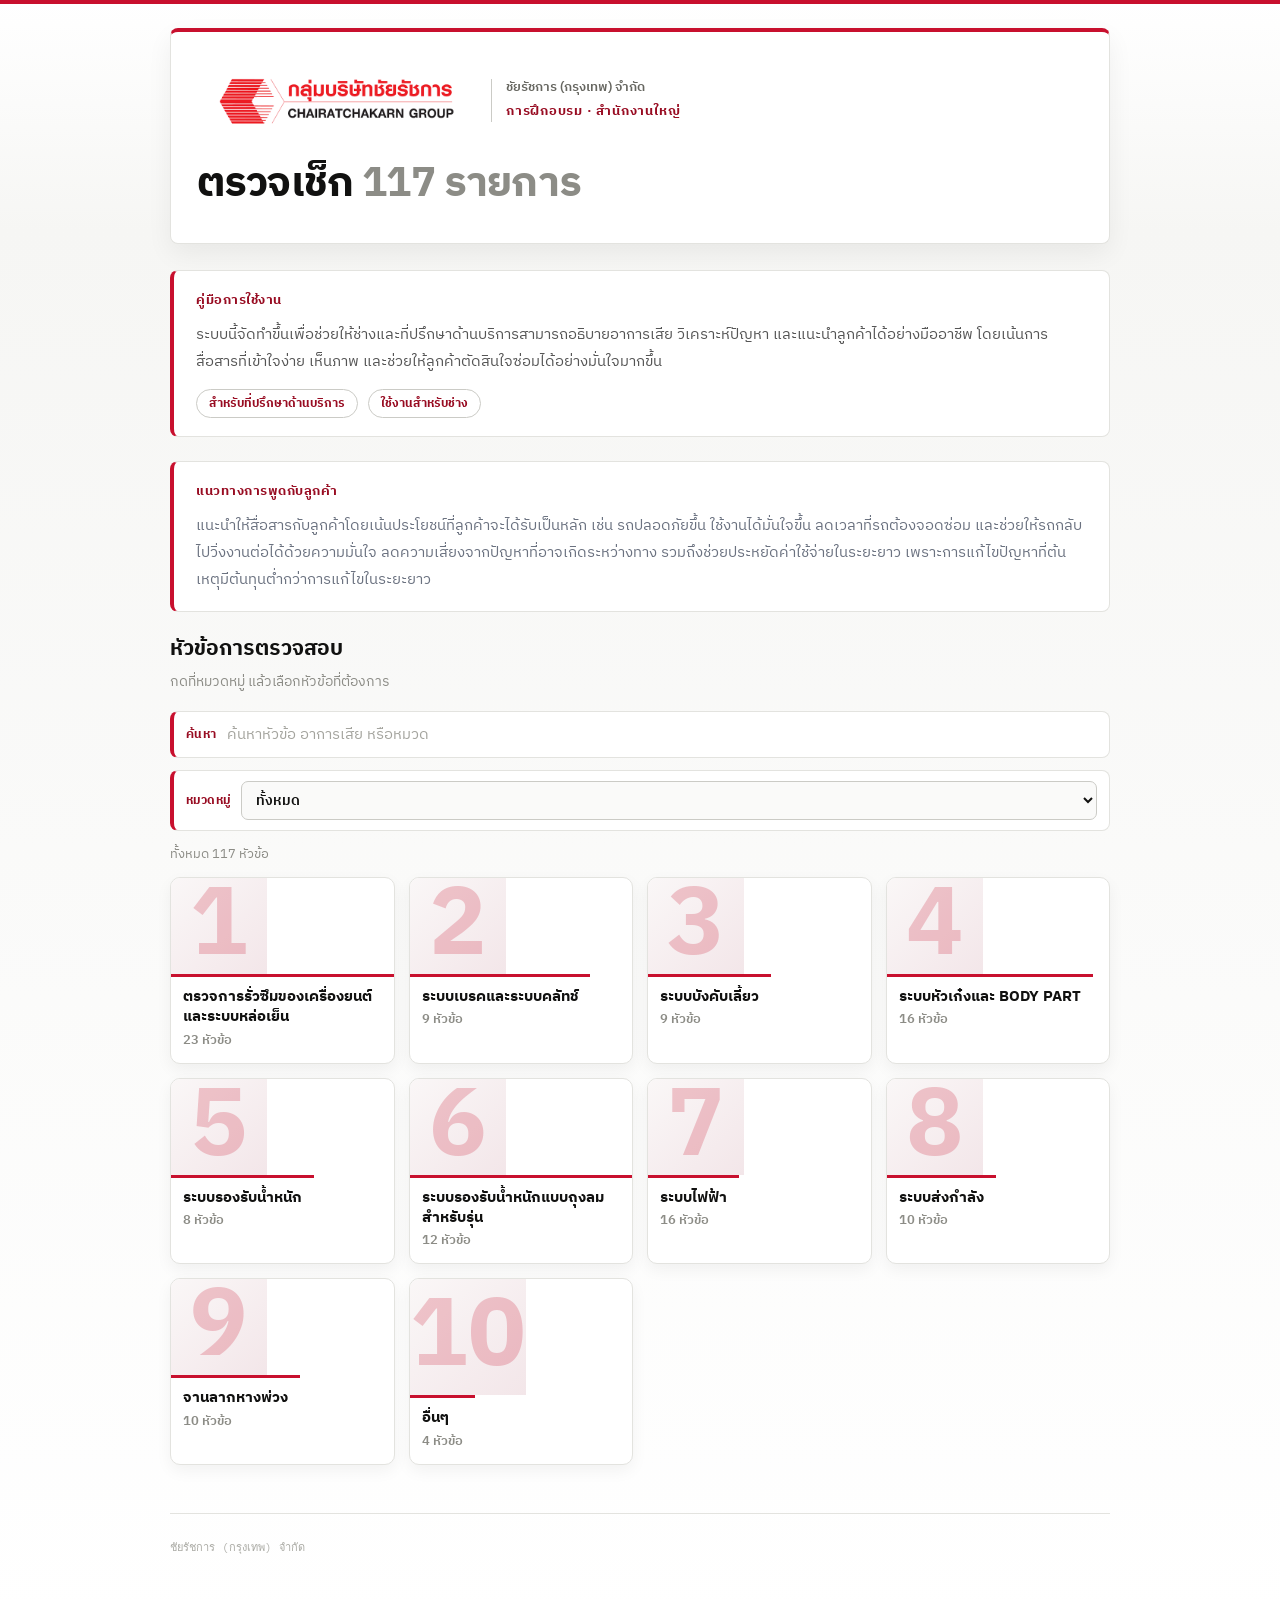
==== commit 2805ecf3: "Add topic 117: power-steering pump leak, with the technician's clip New steering topic from the clip" ====
--- a/index.html
+++ b/index.html
@@ -1389,7 +1389,7 @@
   </div>
 </div>
 
-  <script src="data.js?v=20260921-2"></script>
+  <script src="data.js?v=20260921-9"></script>
   <script src="dialogue.js?v=20260918-2"></script>
   <script src="topic-pdf.js?v=20260918-12" defer></script>
 <script>
